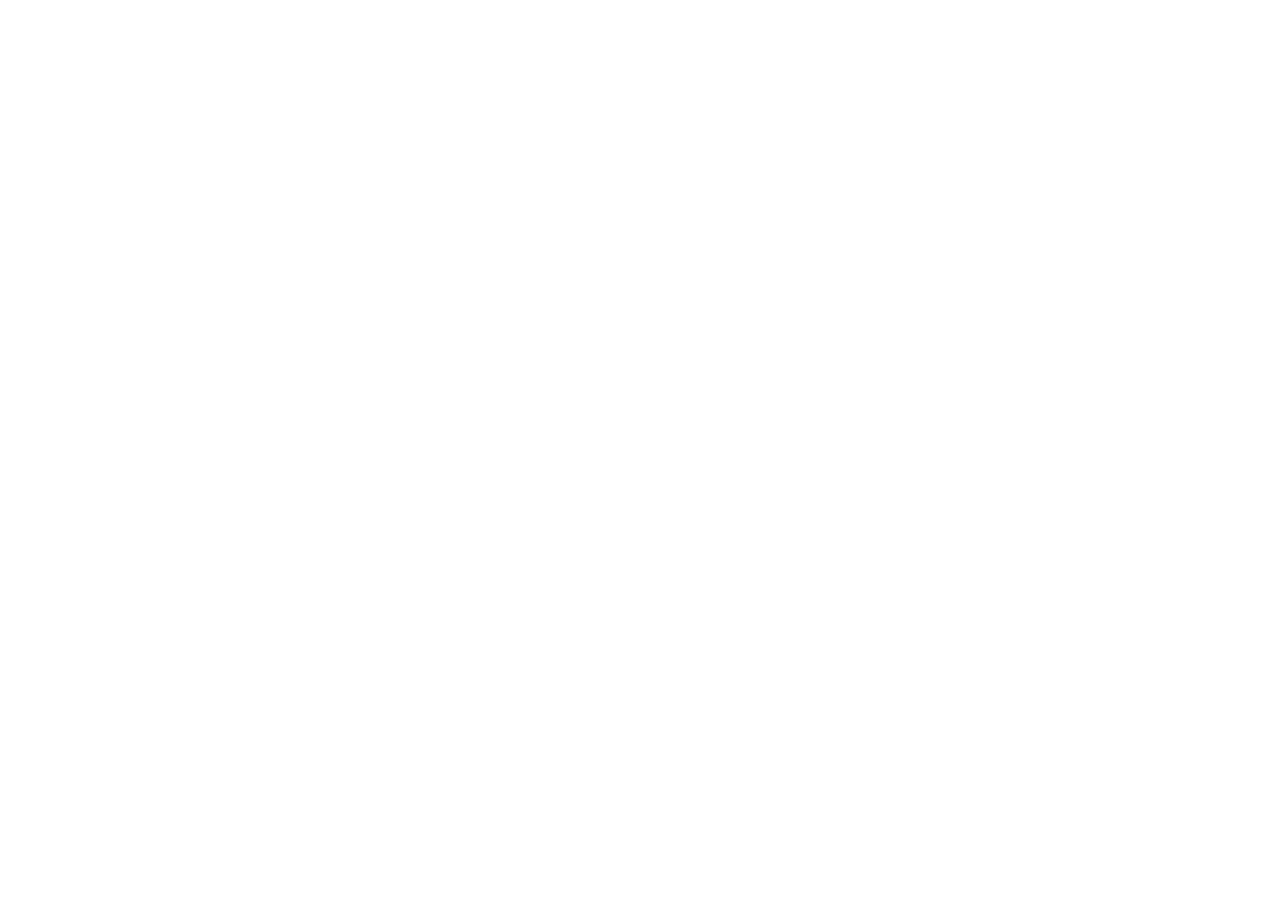
==== src/index.html @ 8f5d1aab "renamed:    index.css -> src/index.css 	renamed:    index.html -> src/index.html" ====
<!DOCTYPE html>
<html lang="en">
<head>
    <meta charset="UTF-8">
    <meta http-equiv="X-UA-Compatible" content="IE=edge">
    <meta name="viewport" content="width=device-width, initial-scale=1.0">
    <link rel="stylesheet" href="./index.css">
    <title>Just HTML</title>
</head>
<body>
    <div class="container">
        <div class="project" id="1">
            <div id="1"></div>
        </div>
        <div class="project" id="2">
            <div id="2"></div>
        </div>
        <div class="project" id="3">
            <div id="3"></div>
        </div>
        <div class="project" id="4">
            <div id="4"></div>
        </div>
        <div class="project" id="5">
            <div id="5"></div>
        </div>
        <div class="project" id="6">
            <div id="6"></div>
        </div>
        <div class="project" id="7">
            <div id="7"></div>
        </div>
        <div class="project" id="8">
            <div id="8"></div>
        </div>
        <div class="project" id="9">
            <div id="9"></div>
        </div>
        <div class="project" id="10">
            <div id="10"></div>
        </div>
    </div>
</body>
</html>
---- src/index.css ----
* {
    font-family: Arial, Helvetica, sans-serif; 
}

.container {
    display: flex;
}

.project {
    flex: 1;
    background-color: aquamarine;
    width: 100%;
    height: auto;
}

.project:nth-of-type(even) {
    background-color: blue;
}
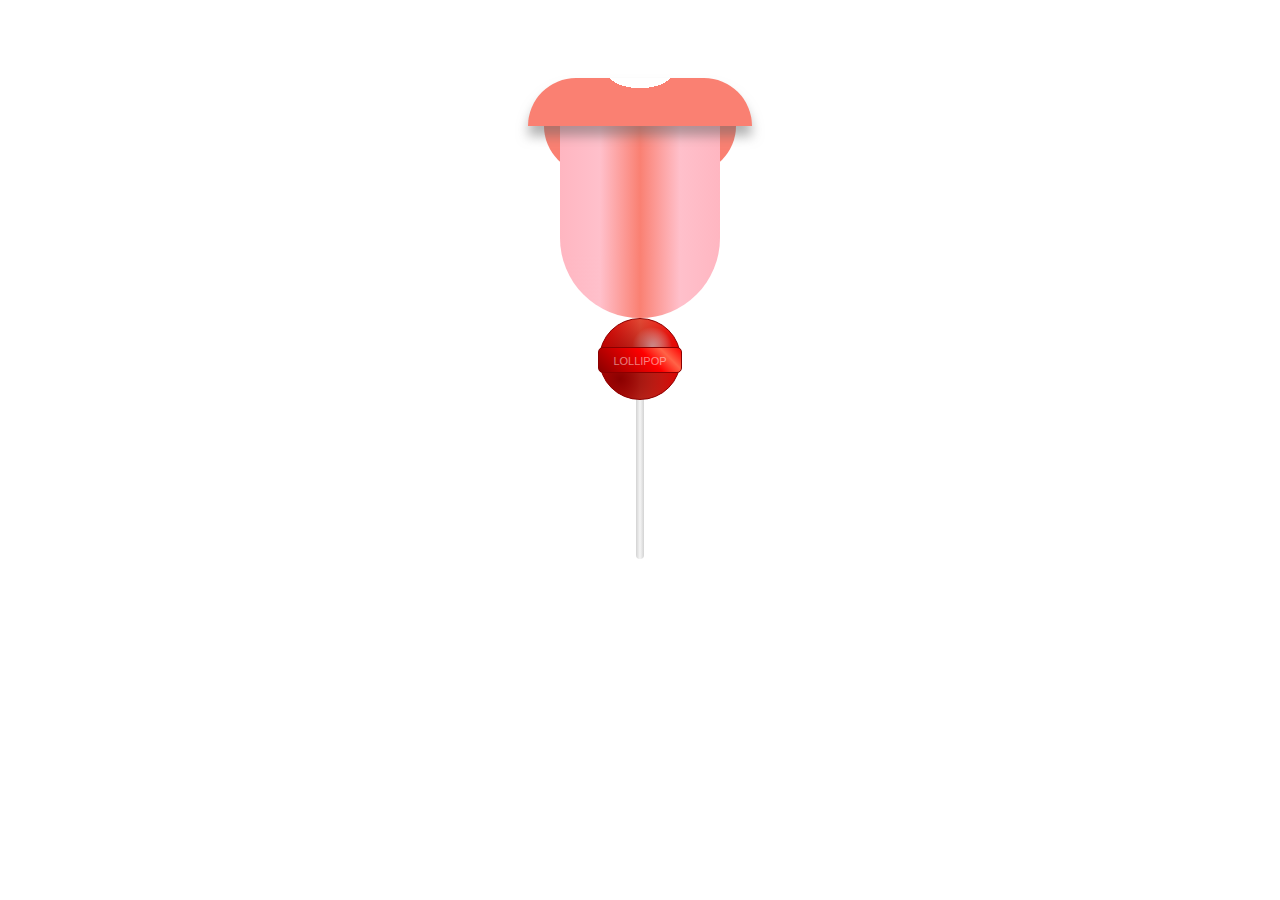
==== commit 6b8cb1c5: "Lollipop" ====
--- a/src/index.html
+++ b/src/index.html
@@ -1,5 +1,6 @@
 <!DOCTYPE html>
 <html lang="en">
+
 <head>
     <meta charset="UTF-8">
     <meta http-equiv="X-UA-Compatible" content="IE=edge">
@@ -7,10 +8,14 @@
     <link rel="stylesheet" href="./index.css">
     <title>Just HTML</title>
 </head>
+
 <body>
     <div class="container">
         <div class="project" id="1">
-            <div id="1"></div>
+            <div class="mouth"></div>
+            <div class="lolly-container">
+                <div class="lolly"></div>
+            </div>
         </div>
         <div class="project" id="2">
             <div id="2"></div>
@@ -41,4 +46,5 @@
         </div>
     </div>
 </body>
+
 </html>--- a/src/index.css
+++ b/src/index.css
@@ -3,16 +3,132 @@
 }
 
 .container {
+    margin-top: 10%;
+    margin-bottom: 10%;
     display: flex;
+    flex-direction: column;
+    align-items: center;
 }
 
 .project {
     flex: 1;
-    background-color: aquamarine;
+    display: flex;
+    flex-direction: column;
+    align-items: center;
     width: 100%;
     height: auto;
+    z-index: -100;
 }
 
-.project:nth-of-type(even) {
-    background-color: blue;
-}+/* #region lollipop */
+.lolly-container {
+    position: relative;
+    z-index: 5;
+  }
+  
+  @keyframes lick {
+      from {
+          margin-top: -150%;
+        }
+        to {
+            margin-top: -200%;
+        }
+    }
+    
+    #1 {
+        background-color: white;
+        margin-top: 5em;
+        display: flex;
+        flex-direction: column;
+    align-items: center;
+}
+
+.mouth::before {
+    filter: drop-shadow(0px 10px 6px rgba(100, 100, 100, 50%));
+    z-index: 100;
+    margin-top: -3em;
+    content: "";
+    display: block;
+    height: 3em;
+    width: 14em;
+    background-color: salmon;
+    border-radius: 3em 3em 0 0;
+    background-image: radial-gradient(
+        ellipse at 50% -10%,
+      white 20%,
+      transparent 20%
+      );
+    }
+  
+  .mouth {
+      display: inherit;
+      flex-direction: inherit;
+      align-items: inherit;
+      border-radius: 0 0 5em 5em;
+      width: 10em;
+      height: 12em;
+      background-color: pink;
+      background-image: linear-gradient(
+          to left,
+          lightpink,
+      transparent,
+      salmon,
+      transparent,
+      lightpink
+    );
+}
+
+  .mouth::after {
+      margin-top: 0;
+    z-index: -2;
+    content: "";
+    display: block;
+    height: 3em;
+    width: 12em;
+    background-color: salmon;
+    border-radius: 0 0 3em 3em;
+}
+
+  
+    .lolly {
+        position: relative;
+    animation: 2s lick alternate infinite;
+    background-image: radial-gradient(ellipse at 25% 75%, darkred, transparent),
+      radial-gradient(20px at 65% 35%, white, transparent),
+      linear-gradient(to left, red, tomato, red);
+  
+    border-radius: 50%;
+    height: 5em;
+    width: 5em;
+    display: flex;
+    flex-direction: column;
+    align-items: center;
+    border: 1px solid darkred;
+  }
+  
+  .lolly::before {
+    color: rgba(255, 255, 255, 50%);
+    font-variant: small-caps;
+    border: 1px solid darkred;
+    border-radius: 5px;
+    position: absolute;
+    height: 1.5em;
+    width: 5.1em;
+    margin-top: 1.75em;
+    content: "lollipop";
+    display: flex;
+    align-items: center;
+    justify-content: center;
+    background-image: linear-gradient(45deg, darkred, red 60%, tomato 80%, red);
+  }
+  
+  .lolly::after {
+    position: absolute;
+    border-radius: 0.25em/0.25em;
+    z-index: -5;
+    content: "";
+    background-image: linear-gradient(to right, lightgray, whitesmoke, lightgray);
+    height: 15em;
+    width: 0.5em;
+  }
+/* #endregion */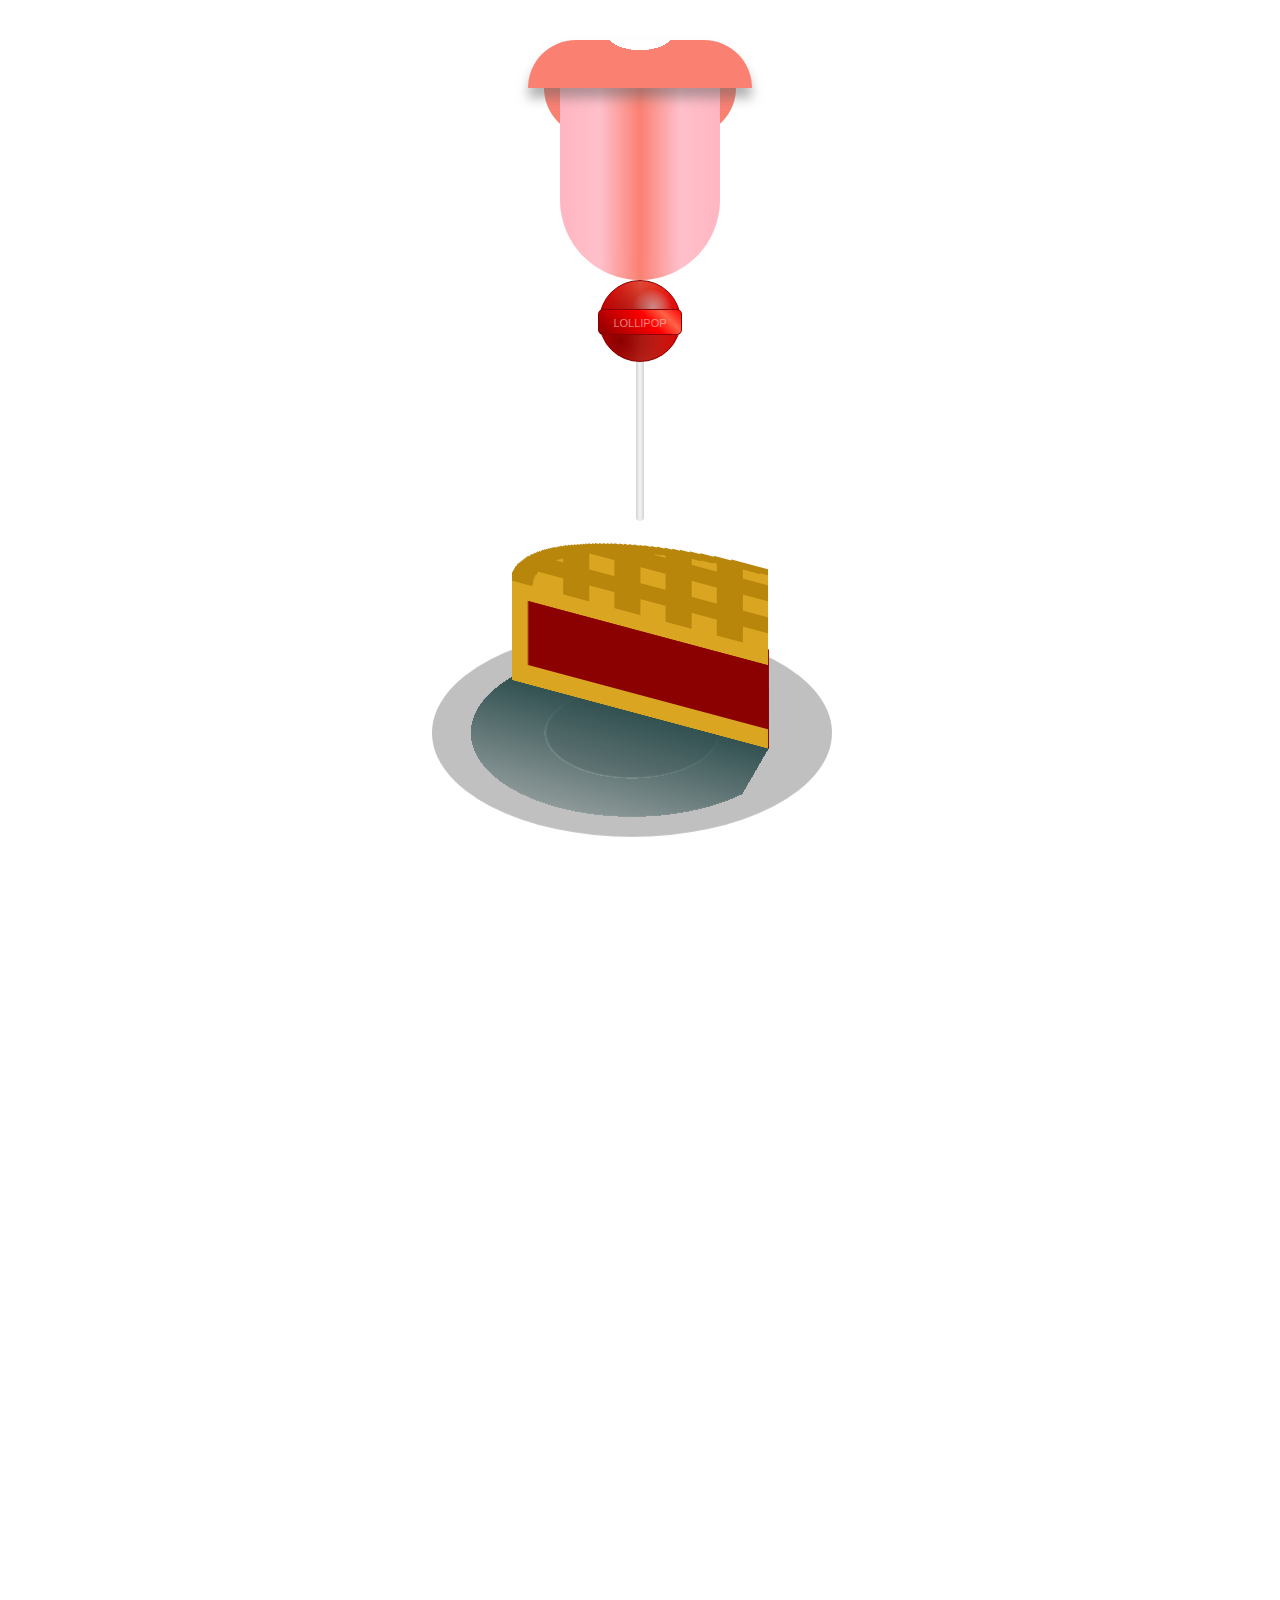
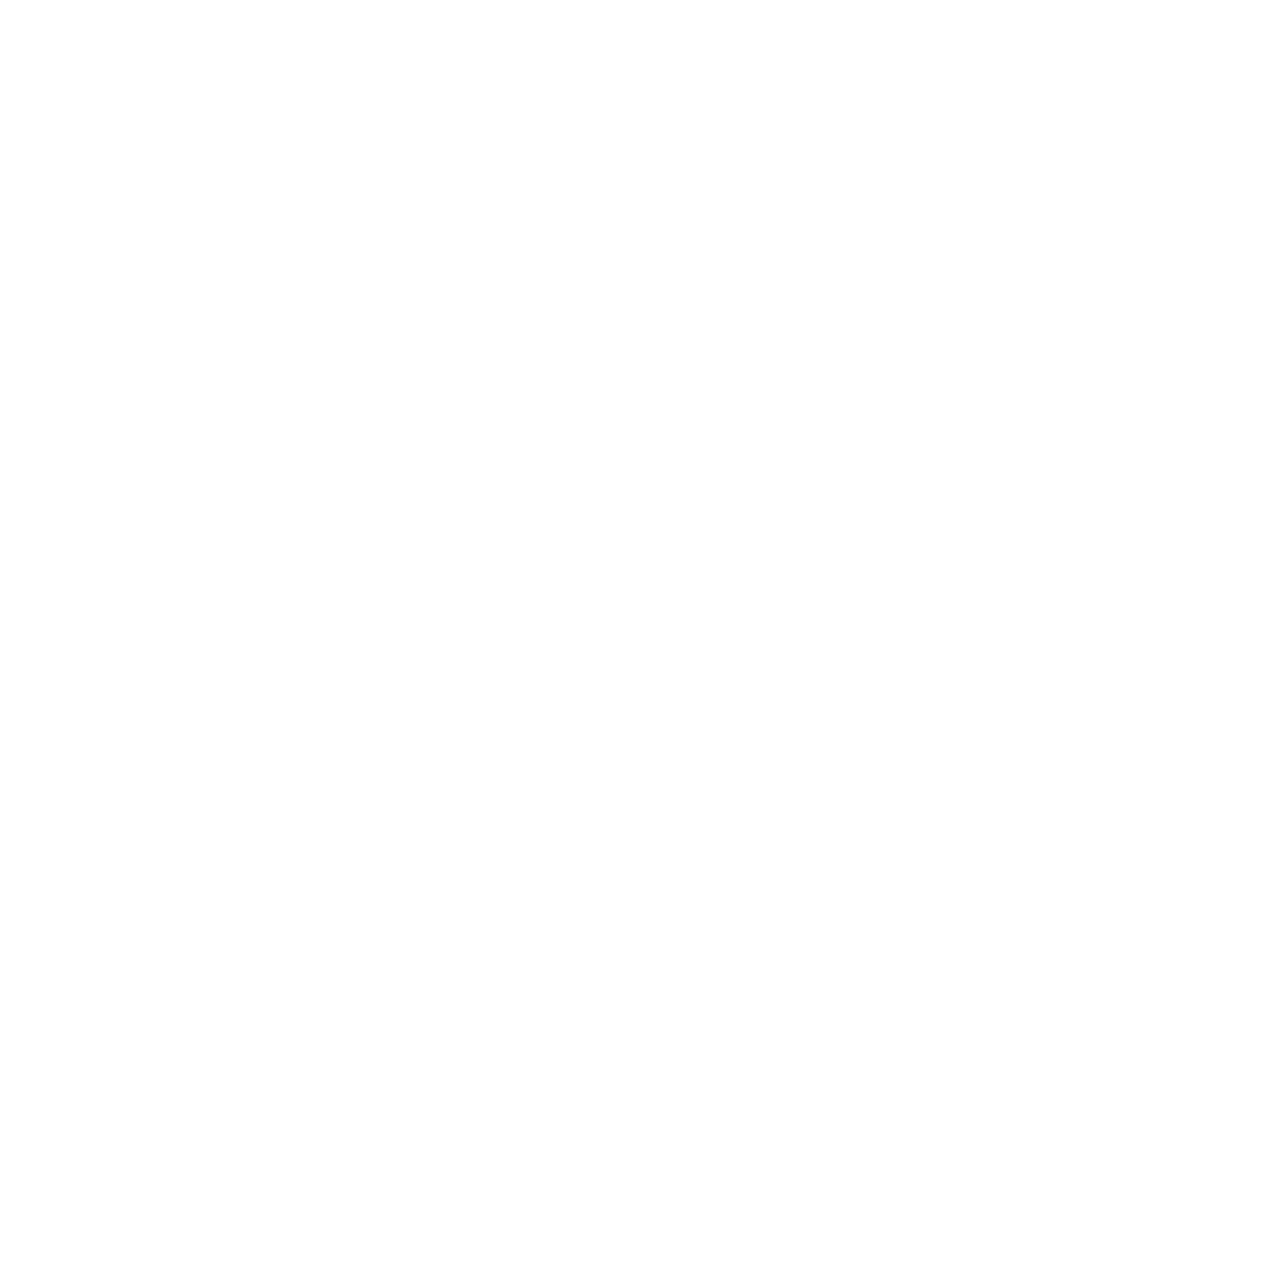
==== commit c6228840: "add cherry pie" ====
--- a/src/index.html
+++ b/src/index.html
@@ -11,14 +11,14 @@
 
 <body>
     <div class="container">
-        <div class="project" id="1">
+        <div class="project" id="lollipop">
             <div class="mouth"></div>
             <div class="lolly-container">
                 <div class="lolly"></div>
             </div>
         </div>
-        <div class="project" id="2">
-            <div id="2"></div>
+        <div class="project" id="cherry-pie">
+            <div class="pie"></div>
         </div>
         <div class="project" id="3">
             <div id="3"></div>
--- a/src/index.css
+++ b/src/index.css
@@ -3,14 +3,14 @@
 }
 
 .container {
-    margin-top: 10%;
-    margin-bottom: 10%;
     display: flex;
     flex-direction: column;
     align-items: center;
 }
 
 .project {
+    margin-top: 10%;
+    margin-bottom: 10%;
     flex: 1;
     display: flex;
     flex-direction: column;
@@ -35,7 +35,7 @@
         }
     }
     
-    #1 {
+    #lollipop {
         background-color: white;
         margin-top: 5em;
         display: flex;
@@ -131,4 +131,55 @@
     height: 15em;
     width: 0.5em;
   }
-/* #endregion */+/* #endregion */
+
+/* #region cherry pie  */
+.pie::before {
+  position: relative;
+  display: block;
+  content: "";
+  background-image: radial-gradient(at 100% 100%, transparent 71%, white 71%),
+  linear-gradient(to left, transparent 10%, darkgoldenrod 10%, darkgoldenrod 20%, transparent 20%, transparent 30%, darkgoldenrod 30%, darkgoldenrod 40%, transparent 40%, transparent 50%, darkgoldenrod 50%, darkgoldenrod 60%, transparent 60%, transparent 70%, darkgoldenrod 70%, darkgoldenrod 80%, transparent 80%), 
+  linear-gradient(to bottom, transparent 20%, darkgoldenrod 20%, darkgoldenrod 40%, transparent 40%, transparent 60%, darkgoldenrod 60%, darkgoldenrod 80%, transparent 80%), 
+  radial-gradient(at 100% 100%, transparent 65%, darkgoldenrod 65%, darkgoldenrod 71%, transparent 50%),
+  radial-gradient(at 100% 100%, goldenrod 71%, transparent 50%);
+  width: 100%;
+  height: 100%;
+  top: -100%;
+  left: -1em;
+  padding-left: 1em;
+  border-bottom: 1em solid goldenrod;
+}
+
+.pie {
+  transform-style: preserve-3d;
+  background-color: darkred;
+  z-index: 1; 
+  width: 15em;
+  height: 5em;
+  transform: skewY(15deg);
+  border-bottom: 1.2em solid goldenrod;
+  position: relative;
+  border-left: 1em solid goldenrod;
+}
+
+.pie::after {
+  background-image: linear-gradient(-60deg, silver 22%, transparent 22%), 
+                    radial-gradient(transparent 57%, silver 57%), 
+                    linear-gradient(to right, transparent 84.3%, silver 80%), 
+                    linear-gradient(15deg, transparent, darkslategray 58%, transparent),
+                    radial-gradient(darkgray 30%, silver 30%, white 31%, silver 31%, silver 97%, black 97%, silver 100%);
+  position: relative;
+  display: block;
+  content: "";
+  top: -5em;
+  left: -6em;
+  background-color: silver;
+  border-radius: 50%;
+  transform: translateZ(-1px) skewY(-15deg);
+  z-index: -1;
+  width: 25em;
+  height: 13em;
+}
+
+/* #endregion  */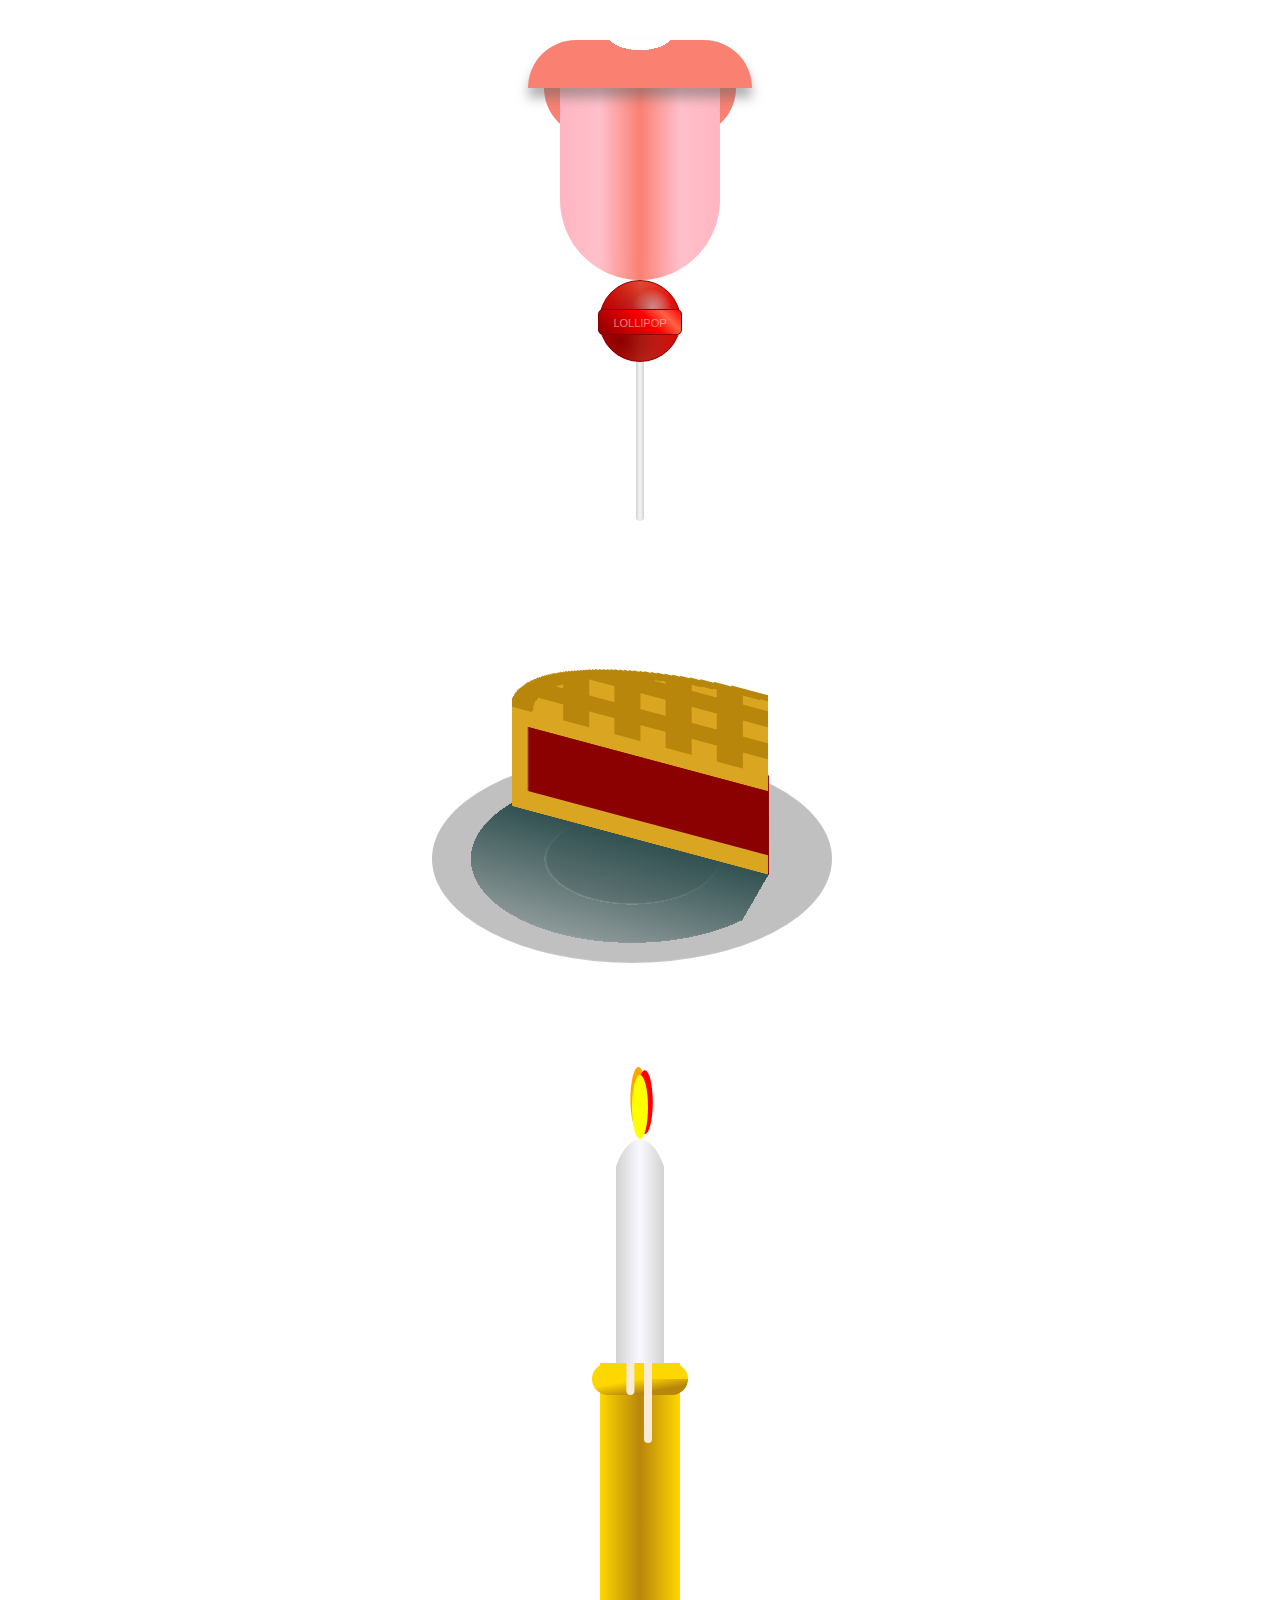
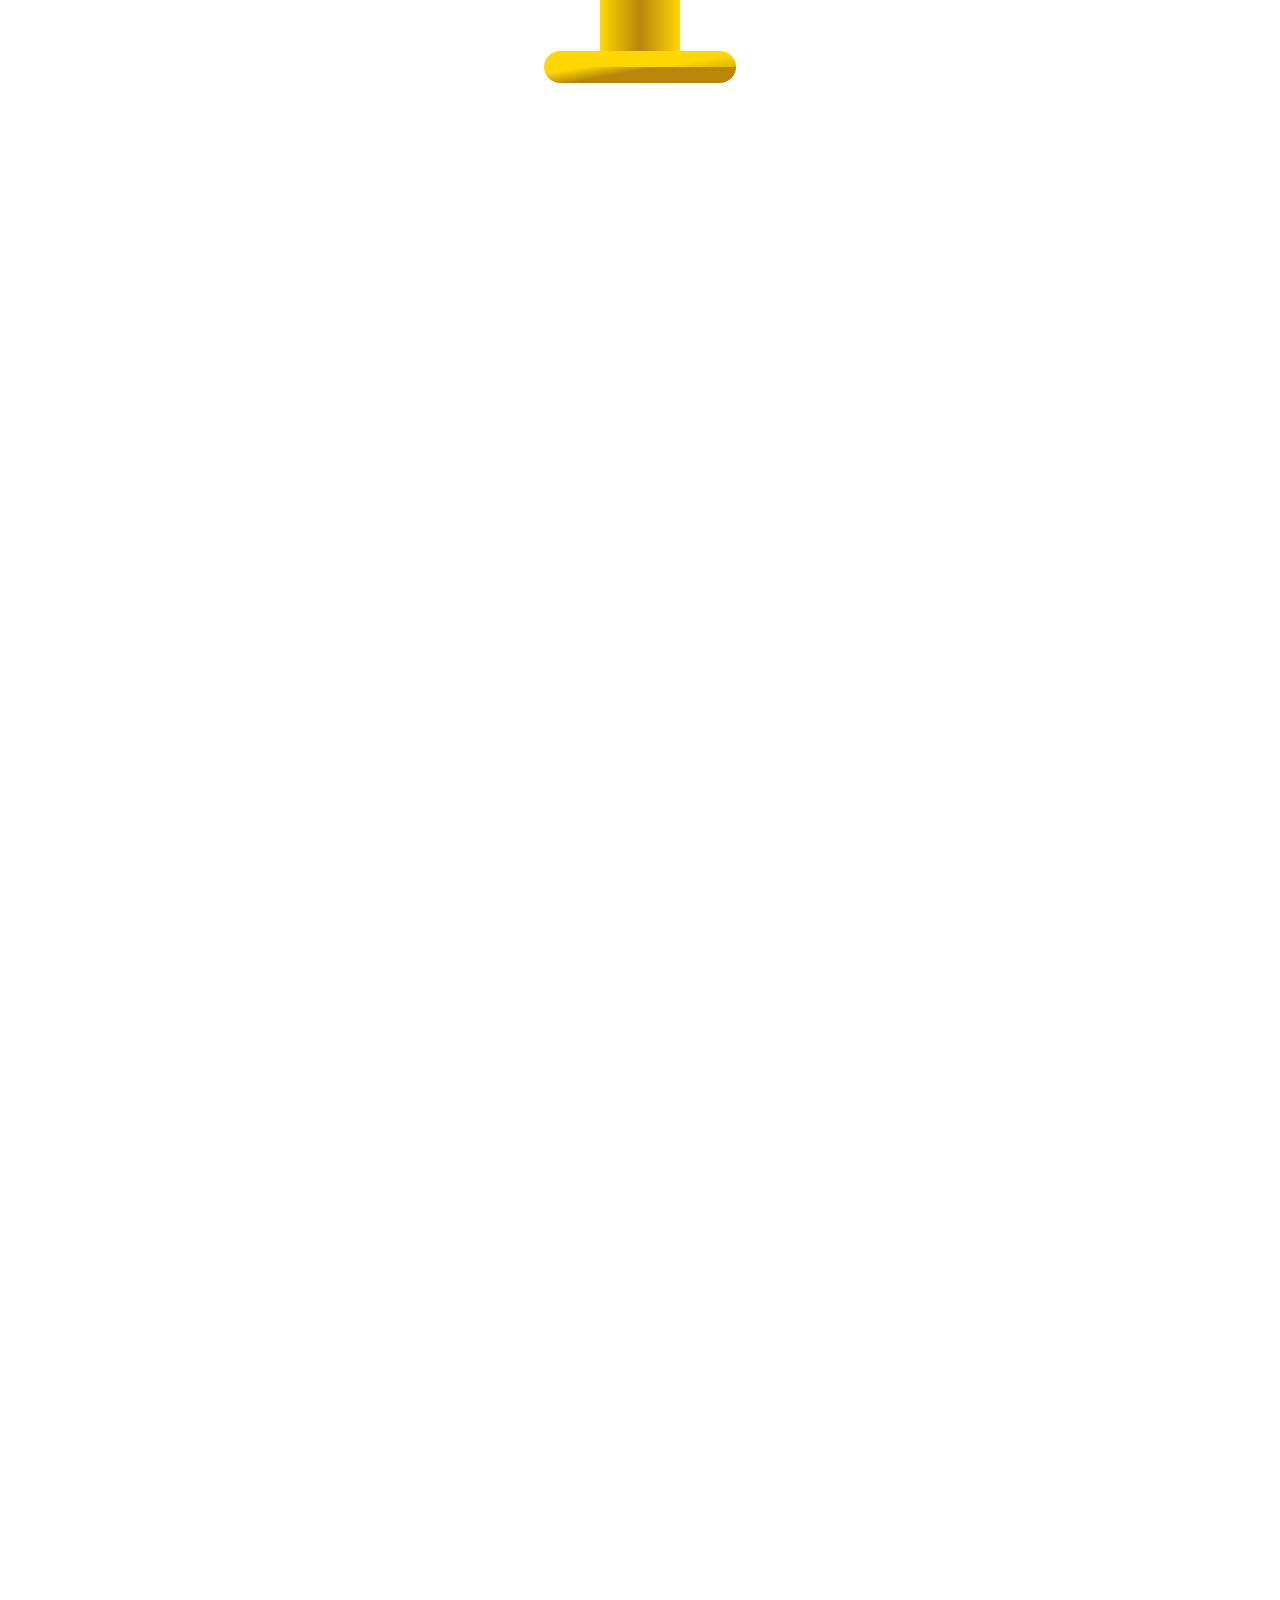
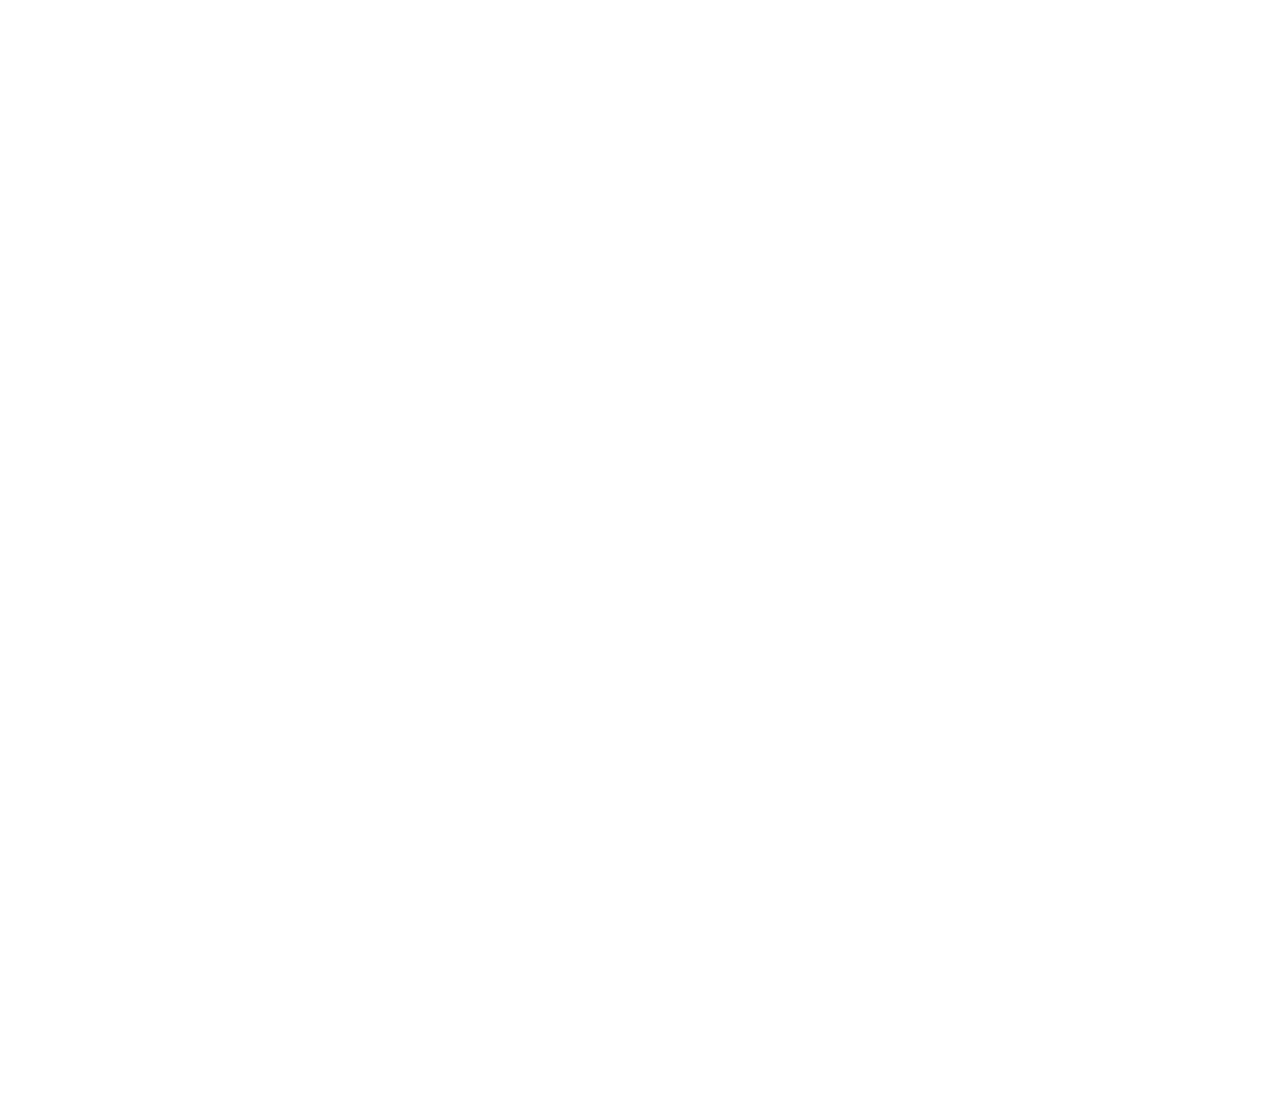
==== commit 71b95b11: "add candle" ====
--- a/src/index.html
+++ b/src/index.html
@@ -20,11 +20,10 @@
         <div class="project" id="cherry-pie">
             <div class="pie"></div>
         </div>
-        <div class="project" id="3">
-            <div id="3"></div>
-        </div>
-        <div class="project" id="4">
-            <div id="4"></div>
+        <div class="project" id="candle">
+            <div class="candle"></div>
+            <div class="wax"></div>
+            <div class="candelabra"></div>
         </div>
         <div class="project" id="5">
             <div id="5"></div>
--- a/src/index.css
+++ b/src/index.css
@@ -1,136 +1,134 @@
 * {
-    font-family: Arial, Helvetica, sans-serif; 
+  font-family: Arial, Helvetica, sans-serif;
 }
 
 .container {
-    display: flex;
-    flex-direction: column;
-    align-items: center;
+  display: flex;
+  flex-direction: column;
+  align-items: center;
 }
 
 .project {
-    margin-top: 10%;
-    margin-bottom: 10%;
-    flex: 1;
-    display: flex;
-    flex-direction: column;
-    align-items: center;
-    width: 100%;
-    height: auto;
-    z-index: -100;
+  margin-top: 15%;
+  margin-bottom: 15%;
+  flex: 1;
+  display: flex;
+  flex-direction: column;
+  align-items: center;
+  width: 100%;
+  height: auto;
+  z-index: -100;
 }
 
 /* #region lollipop */
 .lolly-container {
-    position: relative;
-    z-index: 5;
-  }
-  
-  @keyframes lick {
-      from {
-          margin-top: -150%;
-        }
-        to {
-            margin-top: -200%;
-        }
-    }
-    
-    #lollipop {
-        background-color: white;
-        margin-top: 5em;
-        display: flex;
-        flex-direction: column;
-    align-items: center;
+  position: relative;
+  z-index: 5;
+}
+
+@keyframes lick {
+  from {
+    margin-top: -150%;
+  }
+
+  to {
+    margin-top: -200%;
+  }
+}
+
+#lollipop {
+  background-color: white;
+  margin-top: 5em;
+  display: flex;
+  flex-direction: column;
+  align-items: center;
 }
 
 .mouth::before {
-    filter: drop-shadow(0px 10px 6px rgba(100, 100, 100, 50%));
-    z-index: 100;
-    margin-top: -3em;
-    content: "";
-    display: block;
-    height: 3em;
-    width: 14em;
-    background-color: salmon;
-    border-radius: 3em 3em 0 0;
-    background-image: radial-gradient(
-        ellipse at 50% -10%,
+  filter: drop-shadow(0px 10px 6px rgba(100, 100, 100, 50%));
+  z-index: 100;
+  margin-top: -3em;
+  content: "";
+  display: block;
+  height: 3em;
+  width: 14em;
+  background-color: salmon;
+  border-radius: 3em 3em 0 0;
+  background-image: radial-gradient(ellipse at 50% -10%,
       white 20%,
-      transparent 20%
-      );
-    }
-  
-  .mouth {
-      display: inherit;
-      flex-direction: inherit;
-      align-items: inherit;
-      border-radius: 0 0 5em 5em;
-      width: 10em;
-      height: 12em;
-      background-color: pink;
-      background-image: linear-gradient(
-          to left,
-          lightpink,
+      transparent 20%);
+}
+
+.mouth {
+  display: inherit;
+  flex-direction: inherit;
+  align-items: inherit;
+  border-radius: 0 0 5em 5em;
+  width: 10em;
+  height: 12em;
+  background-color: pink;
+  background-image: linear-gradient(to left,
+      lightpink,
       transparent,
       salmon,
       transparent,
-      lightpink
-    );
-}
-
-  .mouth::after {
-      margin-top: 0;
-    z-index: -2;
-    content: "";
-    display: block;
-    height: 3em;
-    width: 12em;
-    background-color: salmon;
-    border-radius: 0 0 3em 3em;
-}
-
-  
-    .lolly {
-        position: relative;
-    animation: 2s lick alternate infinite;
-    background-image: radial-gradient(ellipse at 25% 75%, darkred, transparent),
-      radial-gradient(20px at 65% 35%, white, transparent),
-      linear-gradient(to left, red, tomato, red);
-  
-    border-radius: 50%;
-    height: 5em;
-    width: 5em;
-    display: flex;
-    flex-direction: column;
-    align-items: center;
-    border: 1px solid darkred;
-  }
-  
-  .lolly::before {
-    color: rgba(255, 255, 255, 50%);
-    font-variant: small-caps;
-    border: 1px solid darkred;
-    border-radius: 5px;
-    position: absolute;
-    height: 1.5em;
-    width: 5.1em;
-    margin-top: 1.75em;
-    content: "lollipop";
-    display: flex;
-    align-items: center;
-    justify-content: center;
-    background-image: linear-gradient(45deg, darkred, red 60%, tomato 80%, red);
-  }
-  
-  .lolly::after {
-    position: absolute;
-    border-radius: 0.25em/0.25em;
-    z-index: -5;
-    content: "";
-    background-image: linear-gradient(to right, lightgray, whitesmoke, lightgray);
-    height: 15em;
-    width: 0.5em;
-  }
+      lightpink);
+}
+
+.mouth::after {
+  margin-top: 0;
+  z-index: -2;
+  content: "";
+  display: block;
+  height: 3em;
+  width: 12em;
+  background-color: salmon;
+  border-radius: 0 0 3em 3em;
+}
+
+
+.lolly {
+  position: relative;
+  animation: 2s lick alternate infinite;
+  background-image: radial-gradient(ellipse at 25% 75%, darkred, transparent),
+    radial-gradient(20px at 65% 35%, white, transparent),
+    linear-gradient(to left, red, tomato, red);
+
+  border-radius: 50%;
+  height: 5em;
+  width: 5em;
+  display: flex;
+  flex-direction: column;
+  align-items: center;
+  border: 1px solid darkred;
+}
+
+.lolly::before {
+  color: rgba(255, 255, 255, 50%);
+  font-variant: small-caps;
+  border: 1px solid darkred;
+  border-radius: 5px;
+  position: absolute;
+  height: 1.5em;
+  width: 5.1em;
+  margin-top: 1.75em;
+  content: "lollipop";
+  display: flex;
+  align-items: center;
+  justify-content: center;
+  background-image: linear-gradient(45deg, darkred, red 60%, tomato 80%, red);
+}
+
+.lolly::after {
+  position: absolute;
+  border-radius: 0.25em/0.25em;
+  z-index: -5;
+  content: "";
+  background-image: linear-gradient(to right, lightgray, whitesmoke, lightgray);
+  height: 15em;
+  width: 0.5em;
+}
+
 /* #endregion */
 
 /* #region cherry pie  */
@@ -139,10 +137,10 @@
   display: block;
   content: "";
   background-image: radial-gradient(at 100% 100%, transparent 71%, white 71%),
-  linear-gradient(to left, transparent 10%, darkgoldenrod 10%, darkgoldenrod 20%, transparent 20%, transparent 30%, darkgoldenrod 30%, darkgoldenrod 40%, transparent 40%, transparent 50%, darkgoldenrod 50%, darkgoldenrod 60%, transparent 60%, transparent 70%, darkgoldenrod 70%, darkgoldenrod 80%, transparent 80%), 
-  linear-gradient(to bottom, transparent 20%, darkgoldenrod 20%, darkgoldenrod 40%, transparent 40%, transparent 60%, darkgoldenrod 60%, darkgoldenrod 80%, transparent 80%), 
-  radial-gradient(at 100% 100%, transparent 65%, darkgoldenrod 65%, darkgoldenrod 71%, transparent 50%),
-  radial-gradient(at 100% 100%, goldenrod 71%, transparent 50%);
+    linear-gradient(to left, transparent 10%, darkgoldenrod 10%, darkgoldenrod 20%, transparent 20%, transparent 30%, darkgoldenrod 30%, darkgoldenrod 40%, transparent 40%, transparent 50%, darkgoldenrod 50%, darkgoldenrod 60%, transparent 60%, transparent 70%, darkgoldenrod 70%, darkgoldenrod 80%, transparent 80%),
+    linear-gradient(to bottom, transparent 20%, darkgoldenrod 20%, darkgoldenrod 40%, transparent 40%, transparent 60%, darkgoldenrod 60%, darkgoldenrod 80%, transparent 80%),
+    radial-gradient(at 100% 100%, transparent 65%, darkgoldenrod 65%, darkgoldenrod 71%, transparent 50%),
+    radial-gradient(at 100% 100%, goldenrod 71%, transparent 50%);
   width: 100%;
   height: 100%;
   top: -100%;
@@ -154,7 +152,7 @@
 .pie {
   transform-style: preserve-3d;
   background-color: darkred;
-  z-index: 1; 
+  z-index: 1;
   width: 15em;
   height: 5em;
   transform: skewY(15deg);
@@ -164,11 +162,11 @@
 }
 
 .pie::after {
-  background-image: linear-gradient(-60deg, silver 22%, transparent 22%), 
-                    radial-gradient(transparent 57%, silver 57%), 
-                    linear-gradient(to right, transparent 84.3%, silver 80%), 
-                    linear-gradient(15deg, transparent, darkslategray 58%, transparent),
-                    radial-gradient(darkgray 30%, silver 30%, white 31%, silver 31%, silver 97%, black 97%, silver 100%);
+  background-image: linear-gradient(-60deg, silver 22%, transparent 22%),
+    radial-gradient(transparent 57%, silver 57%),
+    linear-gradient(to right, transparent 84.3%, silver 80%),
+    linear-gradient(15deg, transparent, darkslategray 58%, transparent),
+    radial-gradient(darkgray 30%, silver 30%, white 31%, silver 31%, silver 97%, black 97%, silver 100%);
   position: relative;
   display: block;
   content: "";
@@ -182,4 +180,125 @@
   height: 13em;
 }
 
-/* #endregion  */+/* #endregion  */
+
+/* #region candle */
+
+.candle {
+  z-index: 200;
+  height: 15sem;
+  width: 3em;
+  background-image: linear-gradient(to right, lightgray, ghostwhite, lightgray);
+}
+
+.candle::before {
+  display: block;
+  content: '';
+  height: 5em;
+  width: 3em;
+  top: -5em;
+  position: relative;
+  background-image: linear-gradient(to right, lightgray, ghostwhite, lightgray);
+  clip-path: ellipse(2em 5em at 50% 100%);    
+}
+
+#candle {
+  display: flex;
+  flex-direction: column;
+  align-items: center;
+}
+
+@keyframes flicker {
+  0% {
+    opacity: 100%;
+    box-shadow: 0.3em -0.3em 0 orange, -0.1em -0.5em 0 orangered;
+  }
+  20% {
+    opacity: 40%;
+    box-shadow: 0.3em -0.3em 0 orange, -0.1em -0.5em 0 red;
+  }
+  40% {
+    opacity: 75%;
+    box-shadow: 0.3em -0.3em 0 red, -0.1em -0.5em 0 red;
+  }
+  60% {
+      opacity: 30%;
+      box-shadow: 0.3em -0.3em 0 yellow, -0.1em -0.5em 0 red;
+    }
+    80% {
+      opacity: 90%;
+      box-shadow: 0.3em -0.3em 0 red, -0.1em -0.5em 0 yellow;
+    }
+  }
+  
+  .candle::after {
+    content: '';
+    animation: 0.6s flicker infinite;
+    position: relative;
+    width: 1em;
+    height: 4em;
+    background-color: yellow;
+    top: -14em;
+    border-radius: 50%;
+    left: 1em;
+    box-shadow: 0.3em -0.3em 0 red, -0.1em -0.5em 0 orange;
+    display: block;
+  }
+  .wax {
+    content: '';
+    width: 0.5em;
+    height: 10em;
+    
+    position: relative;
+    top: -5em;
+    left: 0.5em;
+    background-color: antiquewhite;
+    color: antiquewhite;
+    z-index: 100;
+    box-shadow: -1em -8em, -1.2em -7em, -1.1em -3em;
+    border-radius: 0 0 0.25em 0.25em;
+  }
+  
+  .candelabra::before {
+    content: '';
+    display: block;
+    
+    position: relative;
+    top: 0;
+    width: 6em;
+    border-radius: 1em;
+    background-image: linear-gradient(170deg, gold 50%, transparent 80%, darkgoldenrod ), linear-gradient(to bottom, gold 50%, darkgoldenrod 50%);
+    
+    border-radius: 1em;
+    height: 2em;
+    display: block;
+    
+  }
+  
+  .candelabra {
+    content: '';
+    
+    background-image: linear-gradient(to left, gold, darkgoldenrod, gold);
+    top: -10em;
+    align-items: inherit;
+    position: relative;
+    display: inherit;
+    flex-direction: inherit;
+    width: 5em;
+    height: 20em;
+    border-top-color: gold;
+  background-color: darkgoldenrod;
+}
+.candelabra::after {
+  content: '';
+  
+  background-image:  linear-gradient(170deg, gold 35%, transparent 55%, darkgoldenrod ), linear-gradient(to bottom, gold 50%, darkgoldenrod 50%);
+  border-radius: 1em;
+  height: 2em;
+  position: relative;
+  bottom: -16em;
+  display: block;
+  width: 12em;
+}
+
+/* #endregion */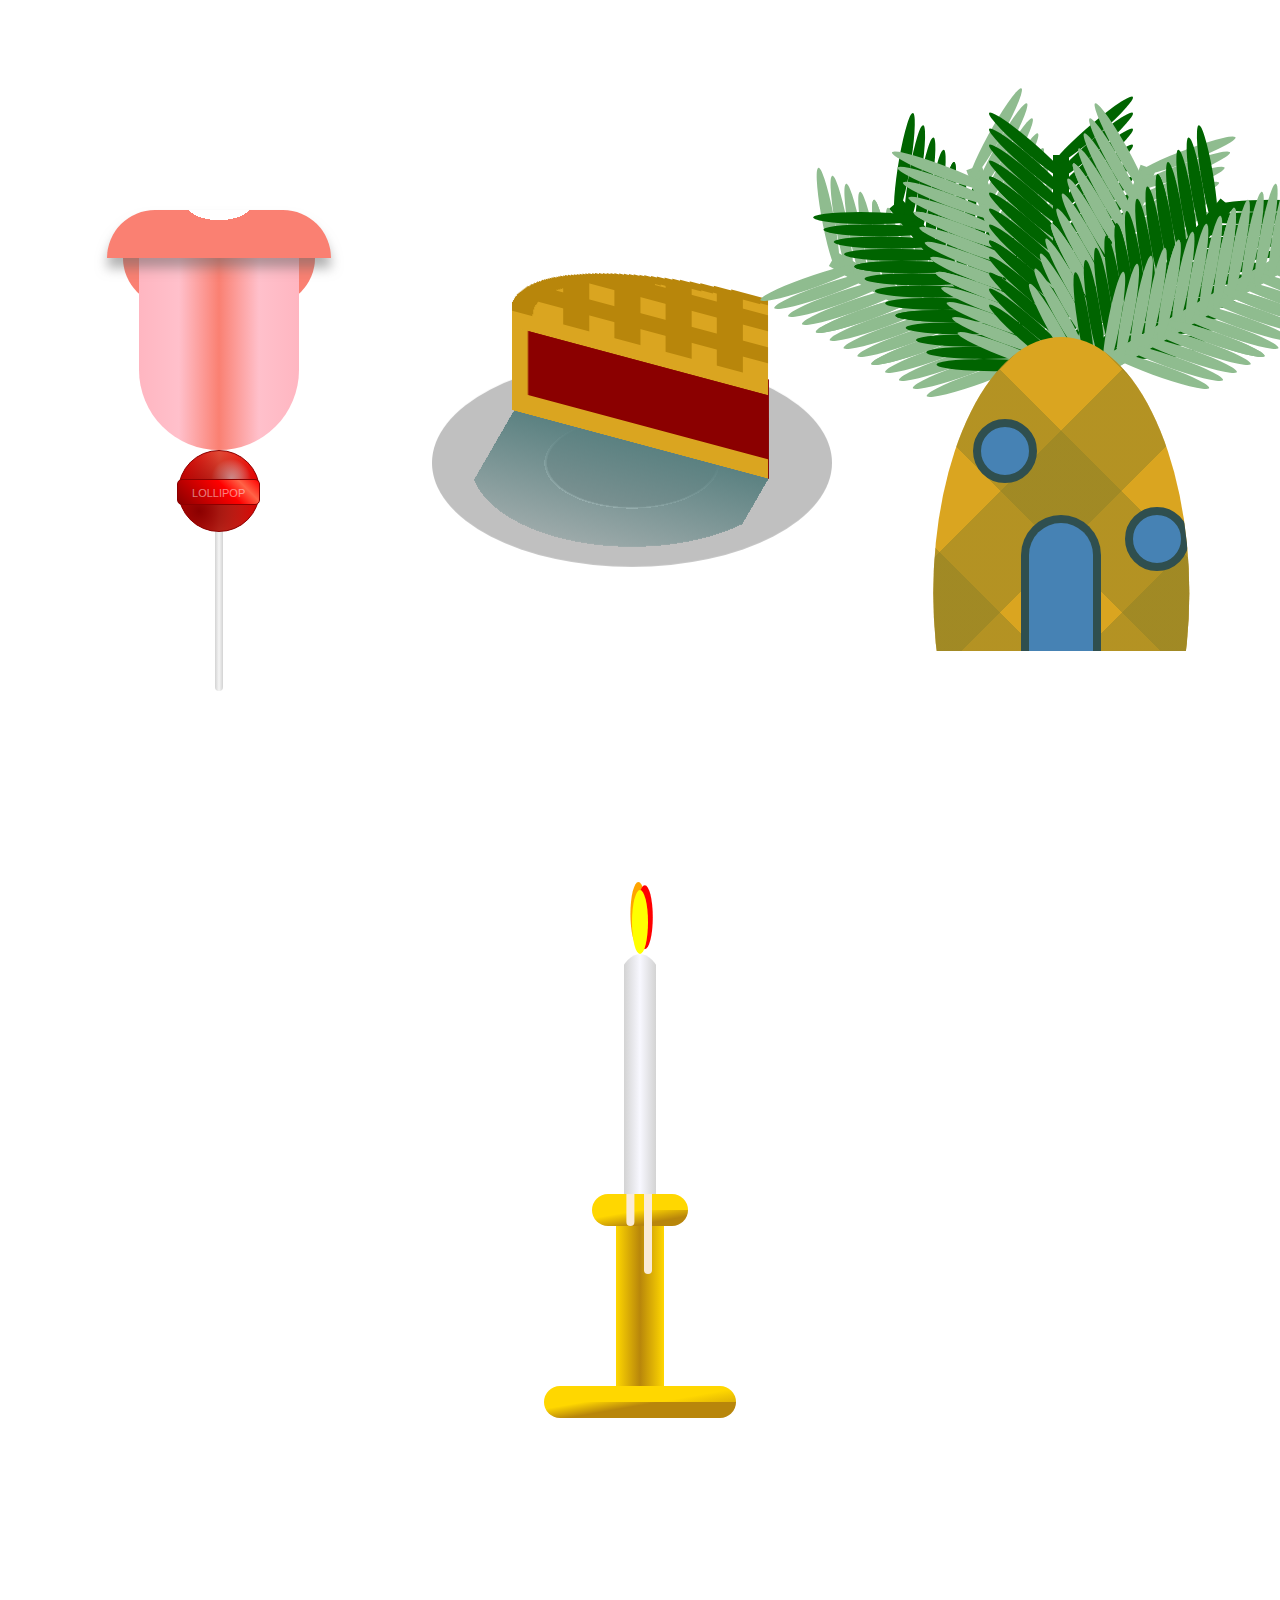
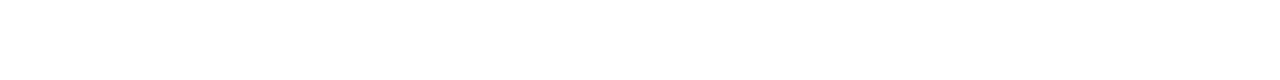
==== commit e24b9add: "added pineapple" ====
--- a/src/index.html
+++ b/src/index.html
@@ -20,28 +20,55 @@
         <div class="project" id="cherry-pie">
             <div class="pie"></div>
         </div>
+        <div class="project" id="plant">
+            <div class="water">
+                <div class="foliage">
+                    <div class="algae">
+                        <div class="plant"></div>
+                        <div class="plant"></div>
+                        <div class="plant"></div>
+                    </div>
+                    <div class="algae">
+                        <div class="plant"></div>
+                        <div class="plant"></div>
+                        <div class="plant"></div>
+                    </div>
+                    <div class="algae">
+                        <div class="plant"></div>
+                        <div class="plant"></div>
+                        <div class="plant"></div>
+                    </div>
+                    <div class="algae">
+                        <div class="plant"></div>
+                        <div class="plant"></div>
+                        <div class="plant"></div>
+                    </div>
+                    <div class="algae">
+                        <div class="plant"></div>
+                        <div class="plant"></div>
+                        <div class="plant"></div>
+                    </div>
+                    <div class="algae">
+                        <div class="plant"></div>
+                        <div class="plant"></div>
+                        <div class="plant"></div>
+                    </div>
+                    <div class="algae">
+                        <div class="plant"></div>
+                        <div class="plant"></div>
+                        <div class="plant"></div>
+                    </div>
+                </div>
+                <div class="pot">
+                    <div class="door"></div>
+                </div>
+            </div>      
+        </div>
         <div class="project" id="candle">
             <div class="candle"></div>
             <div class="wax"></div>
             <div class="candelabra"></div>
         </div>
-        <div class="project" id="5">
-            <div id="5"></div>
-        </div>
-        <div class="project" id="6">
-            <div id="6"></div>
-        </div>
-        <div class="project" id="7">
-            <div id="7"></div>
-        </div>
-        <div class="project" id="8">
-            <div id="8"></div>
-        </div>
-        <div class="project" id="9">
-            <div id="9"></div>
-        </div>
-        <div class="project" id="10">
-            <div id="10"></div>
         </div>
     </div>
 </body>
--- a/src/index.css
+++ b/src/index.css
@@ -3,24 +3,56 @@
 }
 
 .container {
-  display: flex;
-  flex-direction: column;
-  align-items: center;
+  margin: 0;
+  display: flex;
+  flex-direction: row;
+  flex-wrap: wrap;
 }
 
 .project {
-  margin-top: 15%;
-  margin-bottom: 15%;
-  flex: 1;
-  display: flex;
-  flex-direction: column;
-  align-items: center;
-  width: 100%;
-  height: auto;
+  flex-shrink: 0;
+  display: flex;
+  flex-direction: column;
+  align-items: center;
   z-index: -100;
-}
+  align-items: center;
+  justify-content: center;
+}
+
+@media screen and (max-width: 786px) {
+  .project {
+    margin-top: 30%;
+    margin-bottom: 30%;
+    flex: 100%;
+  }
+}
+
+@media (min-width:786px) and (max-width: 1024px) {
+  .project {
+    margin-top: 15%;
+    margin-bottom: 15%;
+    flex: 50%;
+  }
+}
+
+@media (min-width: 1024px) {
+  .project {
+    margin-top: 10%;
+    margin-bottom: 10%;
+    flex: 33%;
+  }
+}
+
+.wide {
+  flex: 100%;
+}​
+
 
 /* #region lollipop */
+#lollipop {
+  background-color: lightblue;
+}
+
 .lolly-container {
   position: relative;
   z-index: 5;
@@ -34,14 +66,6 @@
   to {
     margin-top: -200%;
   }
-}
-
-#lollipop {
-  background-color: white;
-  margin-top: 5em;
-  display: flex;
-  flex-direction: column;
-  align-items: center;
 }
 
 .mouth::before {
@@ -132,6 +156,7 @@
 /* #endregion */
 
 /* #region cherry pie  */
+
 .pie::before {
   position: relative;
   display: block;
@@ -150,6 +175,8 @@
 }
 
 .pie {
+  margin-top: 50%;
+  margin-bottom: 50%;
   transform-style: preserve-3d;
   background-color: darkred;
   z-index: 1;
@@ -162,10 +189,10 @@
 }
 
 .pie::after {
-  background-image: linear-gradient(-60deg, silver 22%, transparent 22%),
+  background-image: linear-gradient(-60deg, silver 22%, transparent 22%, transparent 78.5%, silver 78.5%),
     radial-gradient(transparent 57%, silver 57%),
     linear-gradient(to right, transparent 84.3%, silver 80%),
-    linear-gradient(15deg, transparent, darkslategray 58%, transparent),
+    linear-gradient(15deg, transparent, rgb(89, 128, 128) 58%, transparent),
     radial-gradient(darkgray 30%, silver 30%, white 31%, silver 31%, silver 97%, black 97%, silver 100%);
   position: relative;
   display: block;
@@ -181,13 +208,15 @@
 }
 
 /* #endregion  */
-
 /* #region candle */
+#candle {
+  margin-top: 20%;
+}
 
 .candle {
   z-index: 200;
-  height: 15sem;
-  width: 3em;
+  height: 10em;
+  width: 2em;
   background-image: linear-gradient(to right, lightgray, ghostwhite, lightgray);
 }
 
@@ -195,7 +224,7 @@
   display: block;
   content: '';
   height: 5em;
-  width: 3em;
+  width: 2em;
   top: -5em;
   position: relative;
   background-image: linear-gradient(to right, lightgray, ghostwhite, lightgray);
@@ -222,29 +251,29 @@
     box-shadow: 0.3em -0.3em 0 red, -0.1em -0.5em 0 red;
   }
   60% {
-      opacity: 30%;
-      box-shadow: 0.3em -0.3em 0 yellow, -0.1em -0.5em 0 red;
-    }
-    80% {
-      opacity: 90%;
-      box-shadow: 0.3em -0.3em 0 red, -0.1em -0.5em 0 yellow;
-    }
-  }
-  
-  .candle::after {
-    content: '';
-    animation: 0.6s flicker infinite;
-    position: relative;
-    width: 1em;
-    height: 4em;
-    background-color: yellow;
-    top: -14em;
-    border-radius: 50%;
-    left: 1em;
-    box-shadow: 0.3em -0.3em 0 red, -0.1em -0.5em 0 orange;
-    display: block;
-  }
-  .wax {
+    opacity: 30%;
+    box-shadow: 0.3em -0.3em 0 yellow, -0.1em -0.5em 0 red;
+  }
+  80% {
+    opacity: 90%;
+    box-shadow: 0.3em -0.3em 0 red, -0.1em -0.5em 0 yellow;
+  }
+}
+
+.candle::after {
+  content: '';
+  animation: 0.6s flicker infinite;
+  position: relative;
+  width: 1em;
+  height: 4em;
+  background-color: yellow;
+  top: -14em;
+  border-radius: 50%;
+  left: 0.5em;
+  box-shadow: 0.3em -0.3em 0 red, -0.1em -0.5em 0 orange;
+  display: block;
+}
+.wax {
     content: '';
     width: 0.5em;
     height: 10em;
@@ -284,21 +313,212 @@
     position: relative;
     display: inherit;
     flex-direction: inherit;
-    width: 5em;
-    height: 20em;
+    width: 3em;
+    height: 12em;
     border-top-color: gold;
-  background-color: darkgoldenrod;
-}
-.candelabra::after {
-  content: '';
+    background-color: darkgoldenrod;
+  }
+  .candelabra::after {
+    content: '';
+    
+    background-image:  linear-gradient(170deg, gold 35%, transparent 55%, darkgoldenrod ), linear-gradient(to bottom, gold 50%, darkgoldenrod 50%);
+    border-radius: 1em;
+    height: 2em;
+    position: relative;
+    bottom: -10em;
+    display: block;
+    width: 12em;
+  }
   
-  background-image:  linear-gradient(170deg, gold 35%, transparent 55%, darkgoldenrod ), linear-gradient(to bottom, gold 50%, darkgoldenrod 50%);
-  border-radius: 1em;
-  height: 2em;
-  position: relative;
-  bottom: -16em;
-  display: block;
-  width: 12em;
-}
-
-/* #endregion */+  /* #endregion */
+  
+  /* #region plant */
+  
+  /* @keyframes wiggle-right {
+    from {
+      transform: skewY(-20deg) skewX(0);
+  }
+  to {
+    transform: skewY(-50deg) skewX(-5deg);
+  }
+}
+@keyframes wiggle-left {
+  from {
+    transform: skewY(20deg) skewX(0);
+  }
+  to {
+    transform: skewY(50deg) skewX(5deg);
+  }
+} */
+
+.water {
+  width: 100%;
+  height: 100%;
+  display: flex;
+  align-items: center;
+  margin: 0;
+  justify-content: center;
+  flex-direction: column;
+}
+
+
+@keyframes turn {
+  from {
+    transform: rotate(5deg);
+  }
+  to {
+    transform: rotate(-5deg);
+  }
+}
+
+.foliage {
+  position: relative;
+  display: flex;
+  bottom: -2em;
+}
+
+.pot {
+  display: flex;
+  flex-direction: column;
+  align-items: center;
+  clip-path: ellipse(8em 16em at 50% 82%);    
+  width: 18em;
+  height: 20em;
+  background-color: goldenrod;
+  background-image: linear-gradient(-45deg, rgba(142, 128, 38, 0.5) 20%, 
+                                            transparent 20%, 
+                                            transparent 40%, 
+                                            rgba(142, 128, 38, 0.5) 40%,
+                                            rgba(142, 128, 38, 0.5) 60%,
+                                            transparent 60%, 
+                                            transparent 80%, 
+                                            rgba(142, 128, 38, 0.5) 80%),
+                      linear-gradient(45deg, rgba(142, 128, 38, 0.5) 20%, 
+                                            transparent 20%, 
+                                            transparent 40%, 
+                                            rgba(142, 128, 38, 0.5) 40%,
+                                            rgba(142, 128, 38, 0.5) 60%,
+                                            transparent 60%, 
+                                            transparent 80%, 
+                                            rgba(142, 128, 38, 0.5) 80%);
+}
+
+.door {
+  
+  width: 4em;
+  height: 8em;
+  background-color: steelblue;
+  content: "";
+  border-radius: 5em 5em 0 0;
+  border: 0.5em solid darkslategray;
+  border-bottom: unset;
+  bottom: -7.5em;
+  position: relative;
+}
+
+.pot::before {
+  width: 3em;
+  height: 3em;
+  background-color: steelblue;
+  content: "";
+  border-radius: 50%;
+  border: 0.5em solid darkslategray;
+  position: relative;
+  top: 11em;
+  left: 6em;
+}
+
+.pot::after {
+  width: 3em;
+  height: 3em;
+  background-color: steelblue;
+  content: "";
+  border-radius: 50%;
+  border: 0.5em solid darkslategray;
+  position: relative;
+  top: -7em;
+  left: -3.5em;
+}
+
+.algae {
+  display: flex;
+  flex-direction: column;
+  align-items: center;
+  transform-origin: bottom center;
+}
+.algae:nth-of-type(1) {
+  transform: rotate(-60deg);
+}
+.algae:nth-of-type(2) {
+  transform: rotate(-40deg);
+}
+.algae:nth-of-type(3) {
+  transform: rotate(-20deg);
+}
+.algae:nth-of-type(4) {
+  transform: rotate(0deg);
+}
+.algae:nth-of-type(5) {
+  transform: rotate(20deg);
+}
+.algae:nth-of-type(6) {
+  transform: rotate(40deg);
+}
+.algae:nth-of-type(7) {
+  transform: rotate(60deg);
+}
+
+.algae:nth-of-type(odd) {
+  color: darkseagreen;
+  background-color: darkseagreen;
+}
+.algae:nth-of-type(even) {
+  color: darkgreen;
+  background-color: darkgreen;
+}
+
+
+.plant {
+  justify-content: center;
+  width: 1em;
+  height: 6em;
+  margin-top: -1em;
+  margin-bottom: -1em;
+  display: flex;
+  flex-direction: column;
+  color: inherit;
+  background-color: inherit;
+  animation: 1s turn alternate infinite;
+}
+
+.plant:nth-child(even) {
+  animation-direction: alternate-reverse;
+}
+
+.plant::before {
+  color: inherit;
+  box-shadow: 0 -1em, 0 -2em, 0 -3em, 0 -4em;
+  border-radius: 50%;
+  /* animation: 2s wiggle-right alternate infinite; */
+  align-self: flex-start;
+  background-color: inherit;
+  color: inherit;
+  width: 5em;
+  height: 1em;
+  content: "";
+  transform: skewY(-40deg);
+}
+.plant::after {
+  border-radius: 50%;
+  box-shadow: 0 -1em, 0 -2em, 0 -3em, 0 -4em;
+  /* animation: 2s wiggle-left alternate infinite; */
+  transform: skewY(40deg);
+  align-self: flex-end;
+  background-color: inherit;
+  color: inherit;
+  width: 5em;
+  height: 1em;
+  content: "";
+}
+
+/* #endregion  */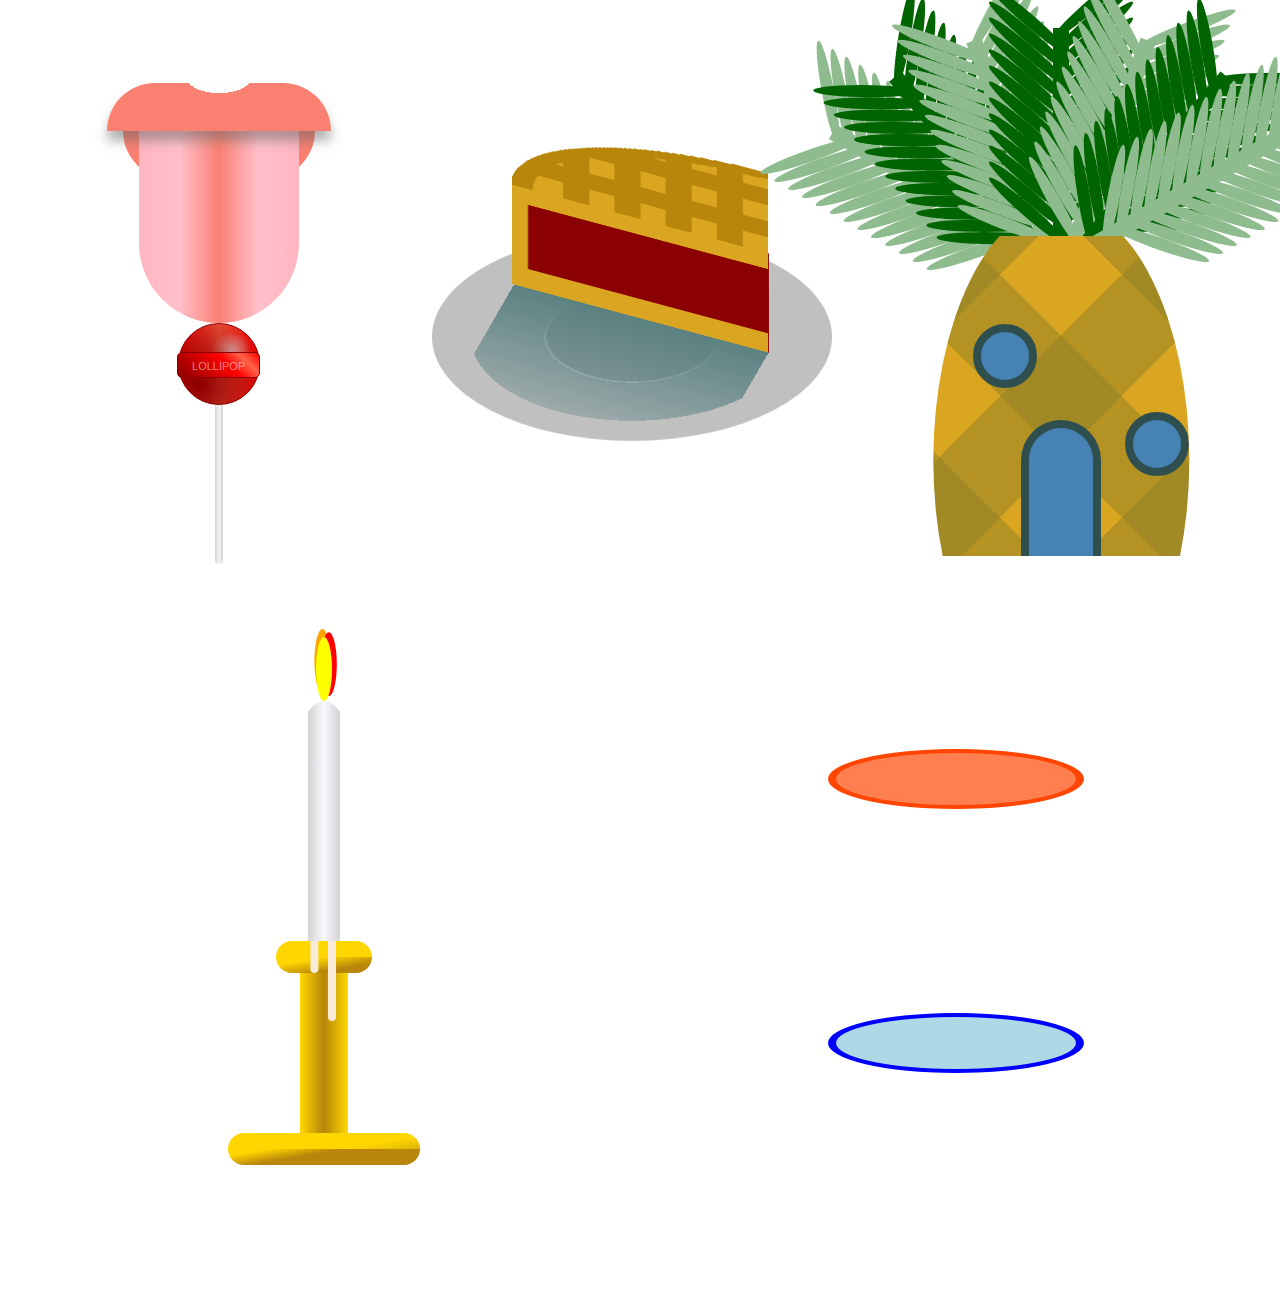
==== commit 2f888026: "added portals, fixed pineapple" ====
--- a/src/index.html
+++ b/src/index.html
@@ -69,6 +69,13 @@
             <div class="wax"></div>
             <div class="candelabra"></div>
         </div>
+        <div class="project" id="portals">
+            <div class="portals">
+                <div class="cube-container">
+                    <div class="companion-cube"></div>
+                </div>
+            </div>
+        </div>
         </div>
     </div>
 </body>
--- a/src/index.css
+++ b/src/index.css
@@ -1,7 +1,8 @@
+
+/* #region general */
 * {
   font-family: Arial, Helvetica, sans-serif;
 }
-
 .container {
   margin: 0;
   display: flex;
@@ -21,24 +22,22 @@
 
 @media screen and (max-width: 786px) {
   .project {
-    margin-top: 30%;
     margin-bottom: 30%;
     flex: 100%;
   }
+  .project:first-of-type {
+    margin-top: 30%;
+  }
 }
 
 @media (min-width:786px) and (max-width: 1024px) {
   .project {
-    margin-top: 15%;
-    margin-bottom: 15%;
     flex: 50%;
   }
 }
 
 @media (min-width: 1024px) {
   .project {
-    margin-top: 10%;
-    margin-bottom: 10%;
     flex: 33%;
   }
 }
@@ -46,11 +45,11 @@
 .wide {
   flex: 100%;
 }​
-
+/* #endregion */
 
 /* #region lollipop */
 #lollipop {
-  background-color: lightblue;
+  background-color: white;
 }
 
 .lolly-container {
@@ -378,10 +377,12 @@
 }
 
 .pot {
-  display: flex;
-  flex-direction: column;
-  align-items: center;
-  clip-path: ellipse(8em 16em at 50% 82%);    
+  position: relative;
+  top: 2em;
+  display: flex;
+  flex-direction: column;
+  align-items: center;
+  clip-path: ellipse(8em 16em at 50% 70%);    
   width: 18em;
   height: 20em;
   background-color: goldenrod;
@@ -521,4 +522,76 @@
   content: "";
 }
 
-/* #endregion  */+/* #endregion  */
+
+/* #region thinking with portals */
+
+.portals {
+  display: flex;
+  flex-direction: column;
+  align-items: center;
+  justify-content: space-between;
+  width: 16em;
+  height: 30em;
+}
+.cube-container{
+  gap: 7.5em;
+  overflow-y: hidden;
+  position: relative;
+  width: 15em;
+  height: 15em;
+  flex-shrink: 0;
+  display: flex;
+  flex-direction: column;
+  align-items: center;
+}
+
+.companion-cube {
+  animation: 1.5s drop infinite;
+  position: relative;
+  width: 7em;
+  top: -7em;
+  height: 7em;
+  flex-shrink: 0;
+  background-color: silver;
+  background-image: radial-gradient(5em, lightgray 25%, lightpink 25%, lightpink 40%, silver 40%, darkslategray 40%, darkslategray 45%, silver 45%, silver 55%, transparent 55%),
+                    linear-gradient(to bottom, transparent 30%, silver 30%, silver 35%, transparent 35%, transparent 65%, silver 65%, silver 70%, transparent 70%), 
+                    linear-gradient(to left, lightgray 30%, silver 30%, silver 35%, lightgray 35%, lightgray 65%, silver 65%, silver 70%, lightgray 70%);
+}
+
+@keyframes drop {
+  from {
+    transform: translateY(0em) rotate(0deg);
+  } 
+  to {
+    transform: translateY(22.5em) rotate(360deg);
+  } 
+}
+
+.portals::before {
+  transform: rotateX(60deg);
+  flex: 100%;
+  border-radius: 50%;
+  background-color: coral;
+  border: 0.5em solid orangered;
+  width: 15em;
+  height: 15em;
+  top: 3em; 
+  position: relative;
+  content: "";
+}
+.portals::after {
+  z-index: -1;
+  position: relative;
+  bottom: 3em; 
+  transform: rotateX(-60deg);
+  flex: 100%;
+  border-radius: 50%;
+  background-color: lightblue;
+  border: 0.5em solid blue;
+  width: 15em;
+  height: 15em;
+  content: "";
+}
+
+/* #endregion */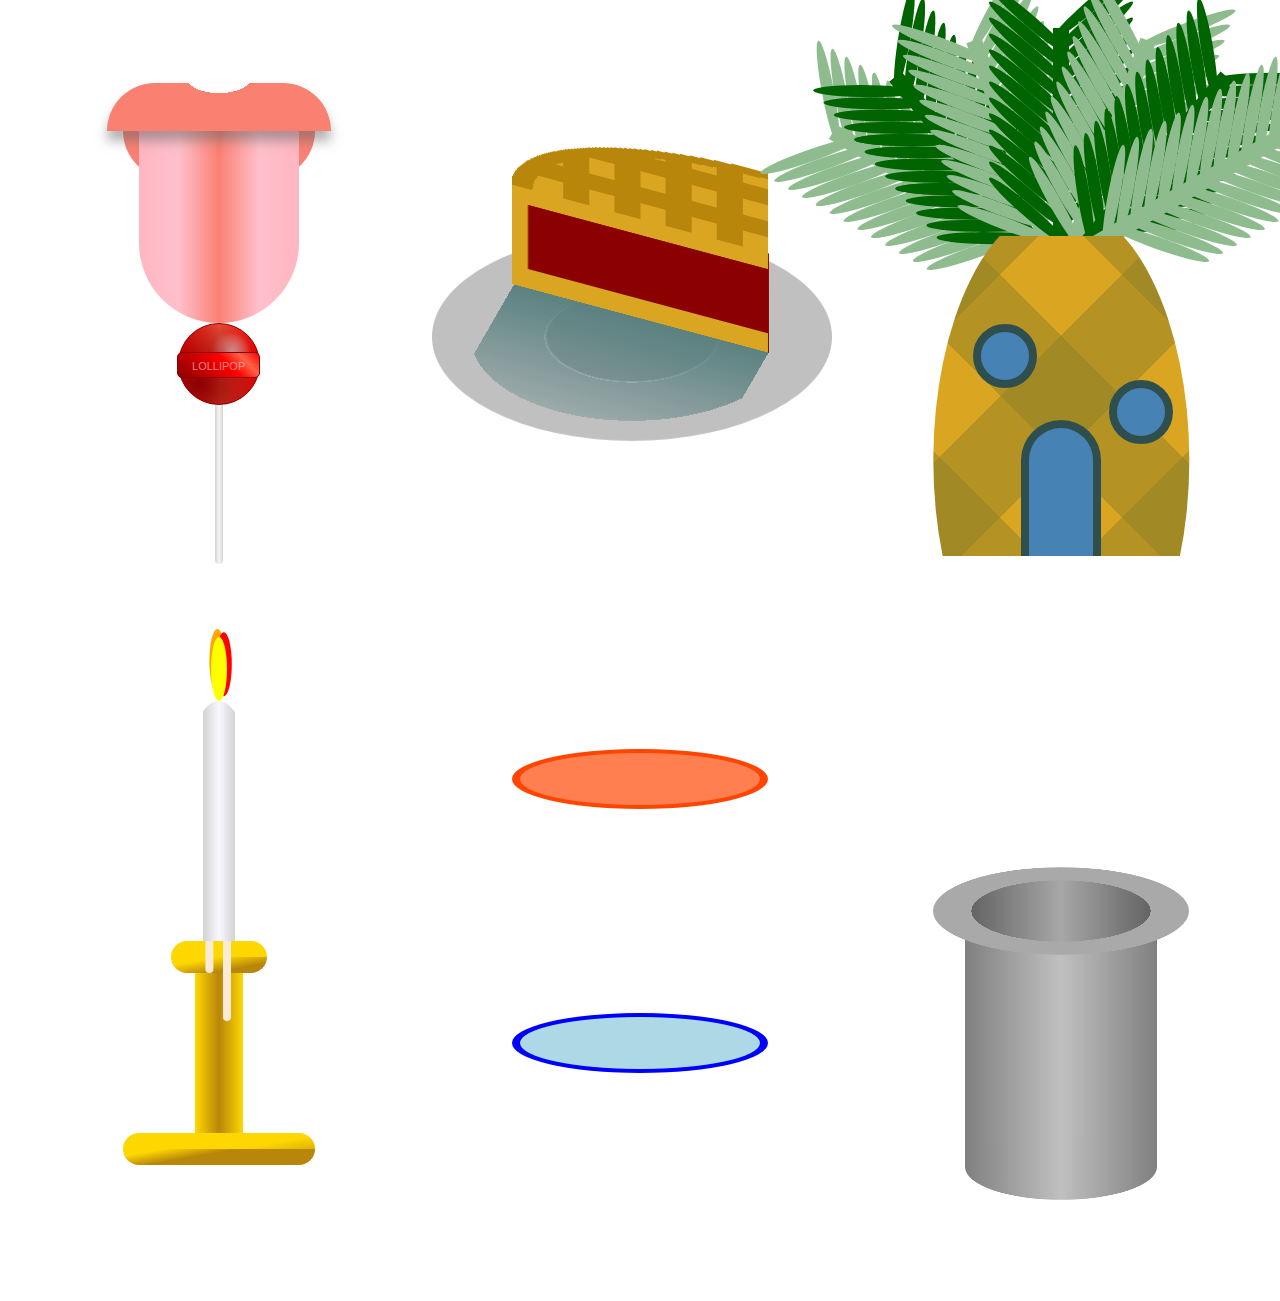
==== commit 0f90d073: "bunnies!!!" ====
--- a/src/index.html
+++ b/src/index.html
@@ -76,6 +76,15 @@
                 </div>
             </div>
         </div>
+            <div id="rabbit" class="project">
+                <div class="rabbit-container">
+                    <div class="rabbit">
+                        <div class="ear"></div>
+                        <div class="ear"></div>
+                    </div>
+                </div>
+                <div class="hat"></div>
+            </div>
         </div>
     </div>
 </body>
--- a/src/index.css
+++ b/src/index.css
@@ -425,8 +425,8 @@
   border-radius: 50%;
   border: 0.5em solid darkslategray;
   position: relative;
-  top: 11em;
-  left: 6em;
+  top: 9em;
+  left: 5em;
 }
 
 .pot::after {
@@ -594,4 +594,108 @@
   content: "";
 }
 
+/* #endregion */
+
+/* #region rabbit */
+#rabbit {
+  display: flex;
+  align-items: center;
+  flex-direction: column;
+}
+
+@keyframes pop {
+  from {
+    top: 20em;
+  } to {
+    top: 8em;
+  }
+  
+}
+
+.rabbit-container {
+  display: flex;
+  align-items: center;
+  flex-direction: column;
+  position: relative;
+  top: 1.75em;
+  width: 11.2em;
+  height: 16em;
+  z-index: 10;
+  overflow: hidden;
+  border-radius: 50%/10%;
+}
+
+.ear {
+  background-image:  radial-gradient(farthest-side ellipse at 50% 55%, rgba(128, 128, 128, 0.504), transparent);
+  transform-origin: bottom center;
+  transform: translatez(-1px) rotate(-20deg);
+  display: block;
+  position: relative;
+  top: -4em;
+  background-color: antiquewhite;
+  content: "";
+  height: 7em;
+  width: 3em;
+  border-radius: 50% 50% 50% 50% / 50% 50% 50% 50%;
+}
+
+.ear:last-of-type {
+  transform: translatez(-1px) rotate(20deg);
+  top:-11em;
+  left: 5em;
+}
+
+.rabbit {
+  transform-style: preserve-3d;
+  z-index: 5;
+  animation: 2s pop alternate infinite;
+  transition: 0.5s;
+  position: relative;
+  top: 20em;
+  width: 8em;
+  height: 9em;
+  background-color: antiquewhite;
+  border-radius: 40% 40% 40% 40% /  50% 50% 40% 40%;
+  background-image: radial-gradient(1em circle at 3% 43%, rgba(255, 255, 255, 0.458), transparent), radial-gradient(1em circle at 94% 43%, rgba(255, 255, 255, 0.458), transparent), radial-gradient(2em circle at 5% 45%,  black 50%, transparent 50%),radial-gradient(2em circle at 95% 45%,  black 50%, transparent 50%), radial-gradient(6em circle at 50% 55%, rgba(128, 128, 128, 0.504), transparent), linear-gradient(to bottom, antiquewhite 49%, transparent 45%), radial-gradient(farthest-side ellipse at 50% 55%, pink 25%, transparent 25%), linear-gradient(to left, transparent 48%, maroon 48%, maroon 52%, transparent 52%);
+
+}
+
+.hat {
+  background-image: linear-gradient(to right, gray, silver, gray);
+  flex-shrink: 0;
+  width: 12em;
+  height: 16em;
+  background-color: gray;
+  display: flex;
+  flex-direction: column;
+  justify-content: center;
+  align-items: center;
+}
+
+.hat::before {
+  position: relative;
+  top: -2em;
+  flex-shrink: 0;
+  background-color: silver;
+  content: "";
+  width: 16em;
+  border-radius: 50%;
+  height: 16em;
+  transform: rotateX(70deg);
+  
+  background-image: radial-gradient(farthest-side ellipse at 50% 50%, transparent 70%, darkgray 70%), linear-gradient(to left, rgb(71, 71, 71), rgb(167, 167, 167),rgb(72, 72, 72));
+}
+
+.hat::after {
+  background-image: linear-gradient(to right, gray, silver, gray);
+  position: relative;
+  flex-shrink: 0;
+  border-radius: 50%;
+  background-color: gray;
+  content: "";
+  width: 12em;
+  height: 12em;
+  transform: rotateX(70deg);
+}
+
 /* #endregion */